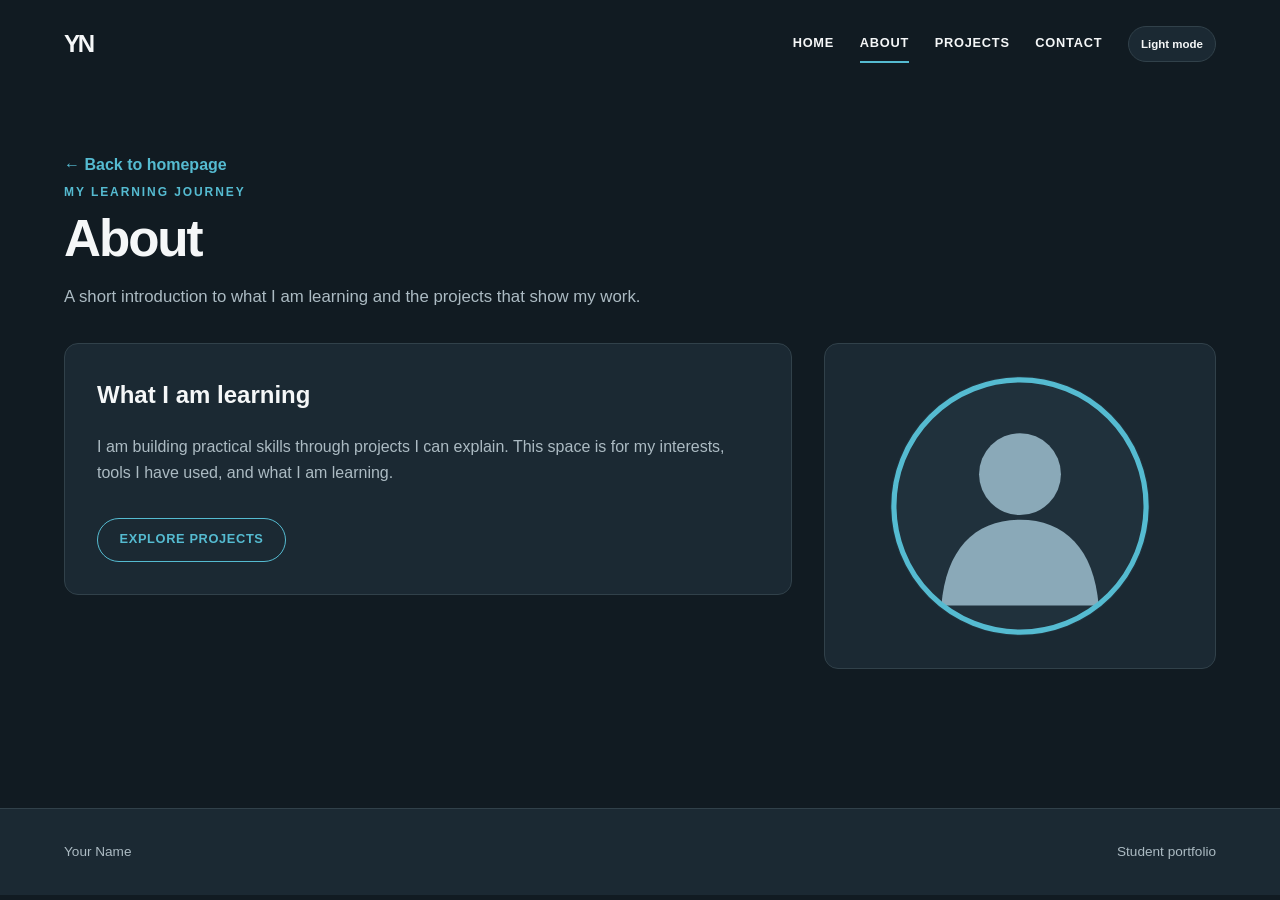
==== about/index.html @ bbc430b2 "Add files via upload" ====
<!doctype html>
<!-- Massively by HTML5 UP (html5up.net), used under CCA 3.0. Licence: https://html5up.net/license. -->
<html lang="en"><head><meta charset="utf-8"><meta name="viewport" content="width=device-width,initial-scale=1">
<meta name="description" content="A short introduction to what I am learning and the projects that show my work."><title>About | Student Portfolio</title>
<link rel="icon" href="../assets/favicon.svg" type="image/svg+xml"><link rel="stylesheet" href="../assets/css/student-home.css">
<script src="../assets/js/student-theme.js?v=1.3.1"></script></head>
<body data-root="../" data-info-page="about"><a class="skip-link" href="#main">Skip to content</a>
<header class="site-header"><div class="page-width header-inner"><a class="brand" href="../" aria-label="Go to homepage" data-brand>YN</a>
<nav aria-label="Main navigation"><a href="../">Home</a><a href="../about/" aria-current="page">About</a><a href="../projects/">Projects</a><a href="../samples/" data-nav-samples hidden>Samples</a><a href="../insights/" data-nav-insights hidden>Insights</a><a href="../contact/">Contact</a><button class="theme-toggle" type="button" data-theme-toggle aria-label="Switch to light theme" aria-pressed="false">Light mode</button></nav></div></header>
<main class="library-page page-width" id="main"><a class="back-link" href="../">← Back to homepage</a><header class="library-header">
<span class="eyebrow">My learning journey</span><h1>About</h1><p>A short introduction to what I am learning and the projects that show my work.</p></header><div class="detail-layout info-layout"><article class="detail-panel"><h2 data-about-heading>What I'm learning</h2><p data-about-summary>I'm building practical skills through projects I can explain.</p><a class="button button-outline" href="../projects/">Explore projects</a></article><aside class="detail-panel info-portrait" data-info-portrait-wrap><img src="../images/profile-placeholder.svg" alt="Optional profile image placeholder" data-info-portrait></aside></div></main>
<footer class="site-footer"><div class="page-width"><span data-footer-name>Your Name</span><span>Student portfolio</span></div></footer>
<script src="../assets/js/student-shell.js" defer></script><script src="../assets/js/student-info.js" defer></script>
</body></html>
---- assets/css/student-home.css ----
:root{color-scheme:dark;--bg:#111b22;--surface:#1b2933;--line:#31414a;--text:#f5f7f8;--muted:#acbbc3;--accent:#55bbd1;--width:1152px}
*{box-sizing:border-box}html{scroll-behavior:smooth}body{margin:0;background:var(--bg);color:var(--text);font-family:Arial,"Segoe UI",sans-serif;line-height:1.6}a{color:inherit}a:focus-visible{outline:3px solid var(--accent);outline-offset:4px}img{max-width:100%}.page-width{width:min(calc(100% - 3rem),var(--width));margin:auto}.skip-link{position:absolute;left:1rem;top:-5rem;background:#fff;color:#111;padding:.5rem 1rem;z-index:10}.skip-link:focus{top:1rem}.header-inner{min-height:88px;display:flex;align-items:center;justify-content:space-between;gap:2rem}.brand{text-decoration:none;font-size:1.5rem;font-weight:800;letter-spacing:-.09em}.site-header nav{display:flex;gap:clamp(.75rem,2vw,2rem);flex-wrap:wrap}.site-header nav a{text-decoration:none;font-size:.8rem;font-weight:700;text-transform:uppercase;letter-spacing:.06em;padding:.5rem 0;border-bottom:2px solid transparent}.site-header nav a:hover,.site-header nav a[aria-current]{border-color:var(--accent)}.hero{min-height:620px;display:grid;grid-template-columns:1.2fr .8fr;align-items:center;gap:4rem;padding-top:4rem;padding-bottom:5rem}.eyebrow{display:inline-block;color:var(--accent);font-size:.75rem;font-weight:700;letter-spacing:.16em;text-transform:uppercase}.hero h1{font-size:clamp(3rem,5vw,5rem);letter-spacing:-.055em;line-height:1.05;margin:1rem 0 .25rem}.hero-title{font-size:1.2rem;font-weight:700;margin:0}.hero-summary{max-width:36rem;color:var(--muted);font-size:1.05rem;margin:1.5rem 0 2rem}.hero-actions,.contact-links{display:flex;flex-wrap:wrap;gap:.75rem}.button,.contact-links a{display:inline-flex;align-items:center;justify-content:center;min-height:44px;padding:.55rem 1.35rem;border-radius:99px;border:1px solid var(--accent);font-size:.8rem;font-weight:700;text-decoration:none;text-transform:uppercase;letter-spacing:.05em}.button-primary{background:#f5f7f8;border-color:#f5f7f8;color:#17232a}.button-outline,.contact-links a{color:var(--accent)}.button:hover,.contact-links a:hover{transform:translateY(-2px)}.hero-visual{justify-self:center;width:min(100%,320px);aspect-ratio:1;border-radius:50%;overflow:hidden;background:var(--surface);border:1px solid var(--line)}.hero-visual img{width:100%;height:100%;object-fit:cover}.section{padding-top:5rem;padding-bottom:5rem;border-top:1px solid var(--line)}.section-heading{max-width:44rem;margin-bottom:2rem}.section-heading h2{font-size:clamp(2rem,3vw,3rem);line-height:1.2;margin:.4rem 0}.section-heading p,.about-section>p,.contact-links span{color:var(--muted)}.project-grid{display:grid;grid-template-columns:repeat(3,minmax(0,1fr));gap:1.25rem}.project-card{background:var(--surface);border:1px solid var(--line);border-radius:14px;overflow:hidden}.project-card img{width:100%;height:190px;object-fit:cover;display:block}.project-card-body{padding:1.25rem}.project-card .eyebrow{font-size:.68rem}.project-card h3{line-height:1.3;margin:.4rem 0}.project-card p{color:var(--muted);font-size:.95rem}.project-card a{color:var(--accent);font-weight:700}.empty-state{padding:1.5rem;background:var(--surface);border:1px dashed var(--line);border-radius:14px;color:var(--muted)}.about-section>p{max-width:44rem;font-size:1.1rem}.contact-links span{align-self:center}.site-footer{border-top:1px solid var(--line);background:var(--surface);padding:2rem 0;color:var(--muted);font-size:.85rem}.site-footer .page-width{display:flex;justify-content:space-between;gap:1rem}[hidden]{display:none!important}@media(max-width:800px){.hero{grid-template-columns:1fr;min-height:0;gap:2.5rem;padding-top:4rem;padding-bottom:4rem}.hero-visual{grid-row:1;width:min(55vw,230px)}.project-grid{grid-template-columns:repeat(2,minmax(0,1fr))}}@media(max-width:560px){.page-width{width:min(calc(100% - 2rem),var(--width))}.header-inner{align-items:flex-start;flex-direction:column;gap:.25rem;padding:1rem 0}.site-header nav{gap:.8rem}.site-header nav a{font-size:.7rem}.hero{padding-top:2.5rem}.hero h1{font-size:2.8rem}.hero-visual{width:min(56vw,190px)}.section{padding-top:3.5rem;padding-bottom:3.5rem}.project-grid{grid-template-columns:1fr}.site-footer .page-width{flex-direction:column}}@media(prefers-reduced-motion:reduce){html{scroll-behavior:auto}.button:hover,.contact-links a:hover{transform:none}}

/* Shared light theme, navigation control, and collection pages. */
:root[data-theme="light"]{color-scheme:light;--bg:#f6f9fb;--surface:#ffffff;--line:#d2dde3;--text:#172a35;--muted:#4c626e;--accent:#0a718b}
:root[data-theme="light"] .button-primary{background:#172a35;border-color:#172a35;color:#ffffff}
.theme-toggle{align-self:center;min-height:36px;padding:.35rem .75rem;border:1px solid var(--line);border-radius:99px;background:var(--surface);color:var(--text);font:700 .72rem Arial,"Segoe UI",sans-serif;cursor:pointer;white-space:nowrap}
.theme-toggle:hover{border-color:var(--accent);color:var(--accent)}.theme-toggle:focus-visible{outline:3px solid var(--accent);outline-offset:3px}
.all-link{margin-top:1.75rem}.all-link a,.back-link{color:var(--accent);font-weight:700;text-decoration:none}.all-link a:hover,.back-link:hover{text-decoration:underline}
.library-page{min-height:calc(100vh - 180px);padding-top:4rem;padding-bottom:6rem}.library-header{max-width:46rem;margin-bottom:2rem}.library-header h1{font-size:clamp(2.5rem,4vw,4rem);letter-spacing:-.04em;line-height:1.1;margin:.5rem 0}.library-header p{color:var(--muted);font-size:1.05rem}.filter-bar{display:flex;flex-wrap:wrap;gap:1rem;align-items:end;margin:2rem 0 1rem}.filter-bar label{display:flex;flex-direction:column;gap:.35rem;color:var(--text);font-size:.8rem;font-weight:700;min-width:180px;flex:1}.filter-bar input,.filter-bar select{width:100%;min-height:44px;padding:.6rem .75rem;border:1px solid var(--line);border-radius:8px;background:var(--surface);color:var(--text);font:inherit}.filter-bar input:focus,.filter-bar select:focus{outline:2px solid var(--accent);outline-offset:2px}.results-label{color:var(--muted);font-size:.9rem}.pagination{display:flex;justify-content:center;gap:.5rem;margin-top:2rem}.pagination button{min-width:44px;min-height:44px;padding:.5rem .8rem;border:1px solid var(--line);border-radius:8px;background:var(--surface);color:var(--text);cursor:pointer}.pagination button[aria-current]{border-color:var(--accent);color:var(--accent);font-weight:700}.pagination button:disabled{opacity:.5;cursor:default}
.sample-cover{height:190px;background:color-mix(in srgb,var(--accent) 13%,var(--surface));display:flex;align-items:center;justify-content:center;flex-direction:column;gap:.35rem;padding:1.5rem;text-align:center}.sample-cover img{width:100%;height:100%;object-fit:cover}.sample-cover strong{font-size:1.2rem;line-height:1.25}.sample-cover span{color:var(--accent);font-size:.75rem;text-transform:uppercase;font-weight:700;letter-spacing:.08em}
.detail-layout{display:grid;grid-template-columns:minmax(0,1.3fr) minmax(260px,.7fr);gap:2rem}.detail-panel{background:var(--surface);border:1px solid var(--line);border-radius:14px;padding:2rem}.detail-panel h2{margin-top:0}.detail-panel p,.detail-panel li,.detail-facts dd{color:var(--muted)}.detail-facts{margin:1.5rem 0}.detail-facts div{border-top:1px solid var(--line);padding:.6rem 0}.detail-facts dt{font-size:.75rem;text-transform:uppercase;font-weight:700;color:var(--accent)}.detail-facts dd{margin:.2rem 0 0}.detail-panel .button{margin-top:1rem}
@media(max-width:800px){.detail-layout{grid-template-columns:1fr}}@media(max-width:560px){.theme-toggle{font-size:.68rem}.filter-bar{flex-direction:column;align-items:stretch}.filter-bar label{width:100%}.library-page{padding-top:2.5rem;padding-bottom:4rem}.detail-panel{padding:1.25rem}}


.info-layout{align-items:start}.info-portrait{text-align:center}.info-portrait img{display:block;width:min(100%,260px);aspect-ratio:1;object-fit:cover;border-radius:50%;margin:auto}.contact-panel{max-width:700px}.contact-panel>p{color:var(--muted);margin-top:0}
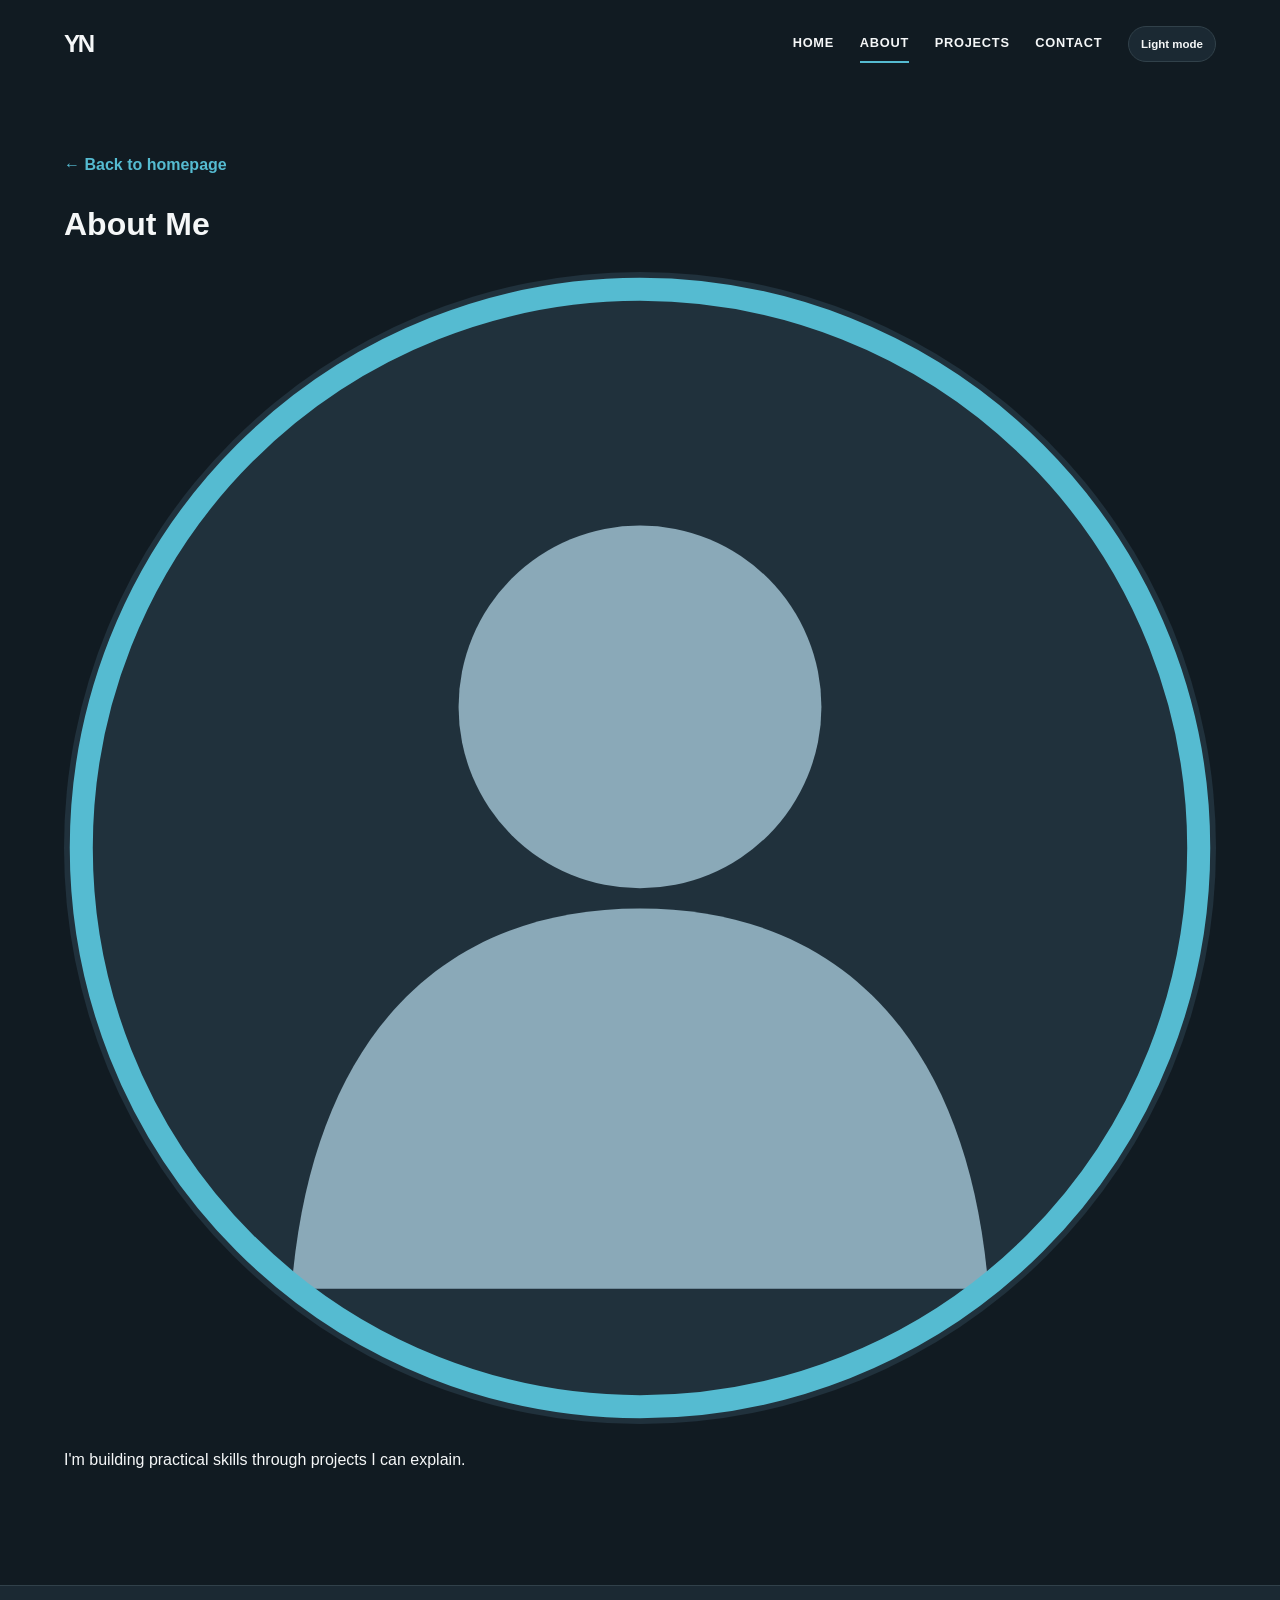
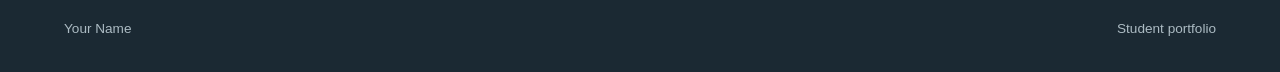
==== commit 23b3c0a6: "Update index.html" ====
--- a/about/index.html
+++ b/about/index.html
@@ -1,14 +1,69 @@
-<!doctype html>
-<!-- Massively by HTML5 UP (html5up.net), used under CCA 3.0. Licence: https://html5up.net/license. -->
-<html lang="en"><head><meta charset="utf-8"><meta name="viewport" content="width=device-width,initial-scale=1">
-<meta name="description" content="A short introduction to what I am learning and the projects that show my work."><title>About | Student Portfolio</title>
-<link rel="icon" href="../assets/favicon.svg" type="image/svg+xml"><link rel="stylesheet" href="../assets/css/student-home.css">
-<script src="../assets/js/student-theme.js?v=1.3.1"></script></head>
-<body data-root="../" data-info-page="about"><a class="skip-link" href="#main">Skip to content</a>
-<header class="site-header"><div class="page-width header-inner"><a class="brand" href="../" aria-label="Go to homepage" data-brand>YN</a>
-<nav aria-label="Main navigation"><a href="../">Home</a><a href="../about/" aria-current="page">About</a><a href="../projects/">Projects</a><a href="../samples/" data-nav-samples hidden>Samples</a><a href="../insights/" data-nav-insights hidden>Insights</a><a href="../contact/">Contact</a><button class="theme-toggle" type="button" data-theme-toggle aria-label="Switch to light theme" aria-pressed="false">Light mode</button></nav></div></header>
-<main class="library-page page-width" id="main"><a class="back-link" href="../">← Back to homepage</a><header class="library-header">
-<span class="eyebrow">My learning journey</span><h1>About</h1><p>A short introduction to what I am learning and the projects that show my work.</p></header><div class="detail-layout info-layout"><article class="detail-panel"><h2 data-about-heading>What I'm learning</h2><p data-about-summary>I'm building practical skills through projects I can explain.</p><a class="button button-outline" href="../projects/">Explore projects</a></article><aside class="detail-panel info-portrait" data-info-portrait-wrap><img src="../images/profile-placeholder.svg" alt="Optional profile image placeholder" data-info-portrait></aside></div></main>
-<footer class="site-footer"><div class="page-width"><span data-footer-name>Your Name</span><span>Student portfolio</span></div></footer>
-<script src="../assets/js/student-shell.js" defer></script><script src="../assets/js/student-info.js" defer></script>
-</body></html>
+<!doctype html>
+<!-- Massively by HTML5 UP (html5up.net), used under CCA 3.0. Licence: https://html5up.net/license. -->
+<html lang="en">
+<head>
+<meta charset="utf-8">
+<meta name="viewport" content="width=device-width,initial-scale=1">
+<meta name="description" content="About the student and the work they are learning to do.">
+<title>About | Student Portfolio</title>
+<link rel="icon" href="../assets/favicon.svg" type="image/svg+xml">
+<link rel="stylesheet" href="../assets/css/student-home.css">
+<script src="../assets/js/student-theme.js?v=1.3.1"></script>
+</head>
+<body data-root="../" data-info-page="about">
+<a class="skip-link" href="#main">Skip to content</a>
+
+<header class="site-header">
+<div class="page-width header-inner">
+<a class="brand" href="../" aria-label="Go to homepage" data-brand>YN</a>
+<nav aria-label="Main navigation">
+<a href="../">Home</a>
+<a href="../about/" aria-current="page">About</a>
+<a href="../projects/">Projects</a>
+<a href="../samples/" data-nav-samples hidden>Samples</a>
+<a href="../insights/" data-nav-insights hidden>Insights</a>
+<a href="../contact/">Contact</a>
+<button class="theme-toggle" type="button" data-theme-toggle aria-label="Switch to light theme" aria-pressed="false">Light mode</button>
+</nav>
+</div>
+</header>
+
+<main class="library-page page-width student-about" id="main">
+<a class="back-link" href="../">← Back to homepage</a>
+<header class="student-about-header">
+<h1 data-about-page-title>About Me</h1>
+</header>
+
+<section class="student-about-intro" aria-label="Introduction">
+<img class="student-about-portrait" src="../images/profile-placeholder.svg" alt="Optional profile image placeholder" data-info-portrait>
+<div class="student-about-bio" data-about-bio>
+<p>I'm building practical skills through projects I can explain.</p>
+</div>
+</section>
+
+<div class="student-about-grid" data-about-grid>
+<section class="student-about-section" aria-labelledby="skills-heading" data-about-skills-section hidden>
+<h2 id="skills-heading" data-about-skills-heading>Skills &amp; tools</h2>
+<p class="student-about-lead" data-about-skills-intro></p>
+<div class="student-skill-grid" data-about-skill-groups></div>
+</section>
+
+<section class="student-about-section" aria-labelledby="journey-heading" data-about-journey-section hidden>
+<h2 id="journey-heading" data-about-journey-heading>My journey</h2>
+<p class="student-about-lead" data-about-journey-intro></p>
+<ol class="student-about-timeline" data-about-journey-items></ol>
+</section>
+</div>
+</main>
+
+<footer class="site-footer">
+<div class="page-width">
+<span data-footer-name>Your Name</span>
+<span>Student portfolio</span>
+</div>
+</footer>
+
+<script src="../assets/js/student-shell.js" defer></script>
+<script src="../assets/js/student-info.js?v=about-2" defer></script>
+</body>
+</html>
--- a/assets/css/student-home.css
+++ b/assets/css/student-home.css
@@ -1,17 +1,21 @@
-:root{color-scheme:dark;--bg:#111b22;--surface:#1b2933;--line:#31414a;--text:#f5f7f8;--muted:#acbbc3;--accent:#55bbd1;--width:1152px}
+:root{color-scheme:dark;--bg:#111b22;--surface:#1b2933;--line:#31414a;--text:#f5f7f8;--muted:#acbbc3;--accent:#55bbd1;--width:1152px}
 *{box-sizing:border-box}html{scroll-behavior:smooth}body{margin:0;background:var(--bg);color:var(--text);font-family:Arial,"Segoe UI",sans-serif;line-height:1.6}a{color:inherit}a:focus-visible{outline:3px solid var(--accent);outline-offset:4px}img{max-width:100%}.page-width{width:min(calc(100% - 3rem),var(--width));margin:auto}.skip-link{position:absolute;left:1rem;top:-5rem;background:#fff;color:#111;padding:.5rem 1rem;z-index:10}.skip-link:focus{top:1rem}.header-inner{min-height:88px;display:flex;align-items:center;justify-content:space-between;gap:2rem}.brand{text-decoration:none;font-size:1.5rem;font-weight:800;letter-spacing:-.09em}.site-header nav{display:flex;gap:clamp(.75rem,2vw,2rem);flex-wrap:wrap}.site-header nav a{text-decoration:none;font-size:.8rem;font-weight:700;text-transform:uppercase;letter-spacing:.06em;padding:.5rem 0;border-bottom:2px solid transparent}.site-header nav a:hover,.site-header nav a[aria-current]{border-color:var(--accent)}.hero{min-height:620px;display:grid;grid-template-columns:1.2fr .8fr;align-items:center;gap:4rem;padding-top:4rem;padding-bottom:5rem}.eyebrow{display:inline-block;color:var(--accent);font-size:.75rem;font-weight:700;letter-spacing:.16em;text-transform:uppercase}.hero h1{font-size:clamp(3rem,5vw,5rem);letter-spacing:-.055em;line-height:1.05;margin:1rem 0 .25rem}.hero-title{font-size:1.2rem;font-weight:700;margin:0}.hero-summary{max-width:36rem;color:var(--muted);font-size:1.05rem;margin:1.5rem 0 2rem}.hero-actions,.contact-links{display:flex;flex-wrap:wrap;gap:.75rem}.button,.contact-links a{display:inline-flex;align-items:center;justify-content:center;min-height:44px;padding:.55rem 1.35rem;border-radius:99px;border:1px solid var(--accent);font-size:.8rem;font-weight:700;text-decoration:none;text-transform:uppercase;letter-spacing:.05em}.button-primary{background:#f5f7f8;border-color:#f5f7f8;color:#17232a}.button-outline,.contact-links a{color:var(--accent)}.button:hover,.contact-links a:hover{transform:translateY(-2px)}.hero-visual{justify-self:center;width:min(100%,320px);aspect-ratio:1;border-radius:50%;overflow:hidden;background:var(--surface);border:1px solid var(--line)}.hero-visual img{width:100%;height:100%;object-fit:cover}.section{padding-top:5rem;padding-bottom:5rem;border-top:1px solid var(--line)}.section-heading{max-width:44rem;margin-bottom:2rem}.section-heading h2{font-size:clamp(2rem,3vw,3rem);line-height:1.2;margin:.4rem 0}.section-heading p,.about-section>p,.contact-links span{color:var(--muted)}.project-grid{display:grid;grid-template-columns:repeat(3,minmax(0,1fr));gap:1.25rem}.project-card{background:var(--surface);border:1px solid var(--line);border-radius:14px;overflow:hidden}.project-card img{width:100%;height:190px;object-fit:cover;display:block}.project-card-body{padding:1.25rem}.project-card .eyebrow{font-size:.68rem}.project-card h3{line-height:1.3;margin:.4rem 0}.project-card p{color:var(--muted);font-size:.95rem}.project-card a{color:var(--accent);font-weight:700}.empty-state{padding:1.5rem;background:var(--surface);border:1px dashed var(--line);border-radius:14px;color:var(--muted)}.about-section>p{max-width:44rem;font-size:1.1rem}.contact-links span{align-self:center}.site-footer{border-top:1px solid var(--line);background:var(--surface);padding:2rem 0;color:var(--muted);font-size:.85rem}.site-footer .page-width{display:flex;justify-content:space-between;gap:1rem}[hidden]{display:none!important}@media(max-width:800px){.hero{grid-template-columns:1fr;min-height:0;gap:2.5rem;padding-top:4rem;padding-bottom:4rem}.hero-visual{grid-row:1;width:min(55vw,230px)}.project-grid{grid-template-columns:repeat(2,minmax(0,1fr))}}@media(max-width:560px){.page-width{width:min(calc(100% - 2rem),var(--width))}.header-inner{align-items:flex-start;flex-direction:column;gap:.25rem;padding:1rem 0}.site-header nav{gap:.8rem}.site-header nav a{font-size:.7rem}.hero{padding-top:2.5rem}.hero h1{font-size:2.8rem}.hero-visual{width:min(56vw,190px)}.section{padding-top:3.5rem;padding-bottom:3.5rem}.project-grid{grid-template-columns:1fr}.site-footer .page-width{flex-direction:column}}@media(prefers-reduced-motion:reduce){html{scroll-behavior:auto}.button:hover,.contact-links a:hover{transform:none}}
-
-/* Shared light theme, navigation control, and collection pages. */
-:root[data-theme="light"]{color-scheme:light;--bg:#f6f9fb;--surface:#ffffff;--line:#d2dde3;--text:#172a35;--muted:#4c626e;--accent:#0a718b}
-:root[data-theme="light"] .button-primary{background:#172a35;border-color:#172a35;color:#ffffff}
-.theme-toggle{align-self:center;min-height:36px;padding:.35rem .75rem;border:1px solid var(--line);border-radius:99px;background:var(--surface);color:var(--text);font:700 .72rem Arial,"Segoe UI",sans-serif;cursor:pointer;white-space:nowrap}
-.theme-toggle:hover{border-color:var(--accent);color:var(--accent)}.theme-toggle:focus-visible{outline:3px solid var(--accent);outline-offset:3px}
-.all-link{margin-top:1.75rem}.all-link a,.back-link{color:var(--accent);font-weight:700;text-decoration:none}.all-link a:hover,.back-link:hover{text-decoration:underline}
-.library-page{min-height:calc(100vh - 180px);padding-top:4rem;padding-bottom:6rem}.library-header{max-width:46rem;margin-bottom:2rem}.library-header h1{font-size:clamp(2.5rem,4vw,4rem);letter-spacing:-.04em;line-height:1.1;margin:.5rem 0}.library-header p{color:var(--muted);font-size:1.05rem}.filter-bar{display:flex;flex-wrap:wrap;gap:1rem;align-items:end;margin:2rem 0 1rem}.filter-bar label{display:flex;flex-direction:column;gap:.35rem;color:var(--text);font-size:.8rem;font-weight:700;min-width:180px;flex:1}.filter-bar input,.filter-bar select{width:100%;min-height:44px;padding:.6rem .75rem;border:1px solid var(--line);border-radius:8px;background:var(--surface);color:var(--text);font:inherit}.filter-bar input:focus,.filter-bar select:focus{outline:2px solid var(--accent);outline-offset:2px}.results-label{color:var(--muted);font-size:.9rem}.pagination{display:flex;justify-content:center;gap:.5rem;margin-top:2rem}.pagination button{min-width:44px;min-height:44px;padding:.5rem .8rem;border:1px solid var(--line);border-radius:8px;background:var(--surface);color:var(--text);cursor:pointer}.pagination button[aria-current]{border-color:var(--accent);color:var(--accent);font-weight:700}.pagination button:disabled{opacity:.5;cursor:default}
-.sample-cover{height:190px;background:color-mix(in srgb,var(--accent) 13%,var(--surface));display:flex;align-items:center;justify-content:center;flex-direction:column;gap:.35rem;padding:1.5rem;text-align:center}.sample-cover img{width:100%;height:100%;object-fit:cover}.sample-cover strong{font-size:1.2rem;line-height:1.25}.sample-cover span{color:var(--accent);font-size:.75rem;text-transform:uppercase;font-weight:700;letter-spacing:.08em}
-.detail-layout{display:grid;grid-template-columns:minmax(0,1.3fr) minmax(260px,.7fr);gap:2rem}.detail-panel{background:var(--surface);border:1px solid var(--line);border-radius:14px;padding:2rem}.detail-panel h2{margin-top:0}.detail-panel p,.detail-panel li,.detail-facts dd{color:var(--muted)}.detail-facts{margin:1.5rem 0}.detail-facts div{border-top:1px solid var(--line);padding:.6rem 0}.detail-facts dt{font-size:.75rem;text-transform:uppercase;font-weight:700;color:var(--accent)}.detail-facts dd{margin:.2rem 0 0}.detail-panel .button{margin-top:1rem}
-@media(max-width:800px){.detail-layout{grid-template-columns:1fr}}@media(max-width:560px){.theme-toggle{font-size:.68rem}.filter-bar{flex-direction:column;align-items:stretch}.filter-bar label{width:100%}.library-page{padding-top:2.5rem;padding-bottom:4rem}.detail-panel{padding:1.25rem}}
 
-
-.info-layout{align-items:start}.info-portrait{text-align:center}.info-portrait img{display:block;width:min(100%,260px);aspect-ratio:1;object-fit:cover;border-radius:50%;margin:auto}.contact-panel{max-width:700px}.contact-panel>p{color:var(--muted);margin-top:0}
+/* Shared light theme, navigation control, and collection pages. */
+:root[data-theme="light"]{color-scheme:light;--bg:#f6f9fb;--surface:#ffffff;--line:#d2dde3;--text:#172a35;--muted:#4c626e;--accent:#0a718b}
+:root[data-theme="light"] .button-primary{background:#172a35;border-color:#172a35;color:#ffffff}
+.theme-toggle{align-self:center;min-height:36px;padding:.35rem .75rem;border:1px solid var(--line);border-radius:99px;background:var(--surface);color:var(--text);font:700 .72rem Arial,"Segoe UI",sans-serif;cursor:pointer;white-space:nowrap}
+.theme-toggle:hover{border-color:var(--accent);color:var(--accent)}.theme-toggle:focus-visible{outline:3px solid var(--accent);outline-offset:3px}
+.all-link{margin-top:1.75rem}.all-link a,.back-link{color:var(--accent);font-weight:700;text-decoration:none}.all-link a:hover,.back-link:hover{text-decoration:underline}
+.library-page{min-height:calc(100vh - 180px);padding-top:4rem;padding-bottom:6rem}.library-header{max-width:46rem;margin-bottom:2rem}.library-header h1{font-size:clamp(2.5rem,4vw,4rem);letter-spacing:-.04em;line-height:1.1;margin:.5rem 0}.library-header p{color:var(--muted);font-size:1.05rem}.filter-bar{display:flex;flex-wrap:wrap;gap:1rem;align-items:end;margin:2rem 0 1rem}.filter-bar label{display:flex;flex-direction:column;gap:.35rem;color:var(--text);font-size:.8rem;font-weight:700;min-width:180px;flex:1}.filter-bar input,.filter-bar select{width:100%;min-height:44px;padding:.6rem .75rem;border:1px solid var(--line);border-radius:8px;background:var(--surface);color:var(--text);font:inherit}.filter-bar input:focus,.filter-bar select:focus{outline:2px solid var(--accent);outline-offset:2px}.results-label{color:var(--muted);font-size:.9rem}.pagination{display:flex;justify-content:center;gap:.5rem;margin-top:2rem}.pagination button{min-width:44px;min-height:44px;padding:.5rem .8rem;border:1px solid var(--line);border-radius:8px;background:var(--surface);color:var(--text);cursor:pointer}.pagination button[aria-current]{border-color:var(--accent);color:var(--accent);font-weight:700}.pagination button:disabled{opacity:.5;cursor:default}
+.sample-cover{height:190px;background:color-mix(in srgb,var(--accent) 13%,var(--surface));display:flex;align-items:center;justify-content:center;flex-direction:column;gap:.35rem;padding:1.5rem;text-align:center}.sample-cover img{width:100%;height:100%;object-fit:cover}.sample-cover strong{font-size:1.2rem;line-height:1.25}.sample-cover span{color:var(--accent);font-size:.75rem;text-transform:uppercase;font-weight:700;letter-spacing:.08em}
+.detail-layout{display:grid;grid-template-columns:minmax(0,1.3fr) minmax(260px,.7fr);gap:2rem}.detail-panel{background:var(--surface);border:1px solid var(--line);border-radius:14px;padding:2rem}.detail-panel h2{margin-top:0}.detail-panel p,.detail-panel li,.detail-facts dd{color:var(--muted)}.detail-facts{margin:1.5rem 0}.detail-facts div{border-top:1px solid var(--line);padding:.6rem 0}.detail-facts dt{font-size:.75rem;text-transform:uppercase;font-weight:700;color:var(--accent)}.detail-facts dd{margin:.2rem 0 0}.detail-panel .button{margin-top:1rem}
+@media(max-width:800px){.detail-layout{grid-template-columns:1fr}}@media(max-width:560px){.theme-toggle{font-size:.68rem}.filter-bar{flex-direction:column;align-items:stretch}.filter-bar label{width:100%}.library-page{padding-top:2.5rem;padding-bottom:4rem}.detail-panel{padding:1.25rem}}
 
+
+.info-layout{align-items:start}.info-portrait{text-align:center}.info-portrait img{display:block;width:min(100%,260px);aspect-ratio:1;object-fit:cover;border-radius:50%;margin:auto}.contact-panel{max-width:700px}.contact-panel>p{color:var(--muted);margin-top:0}
+
+.hero-social{display:flex;gap:.65rem;margin-top:1rem}
+.hero-social a{width:34px;height:34px;display:inline-flex;align-items:center;justify-content:center;border:1px solid var(--line);border-radius:50%;color:var(--text);text-decoration:none;font-size:.7rem;font-weight:800}
+.hero-social a:hover,.hero-social a:focus-visible{color:var(--accent);border-color:var(--accent)}
+.hero-social svg{width:16px;height:16px}
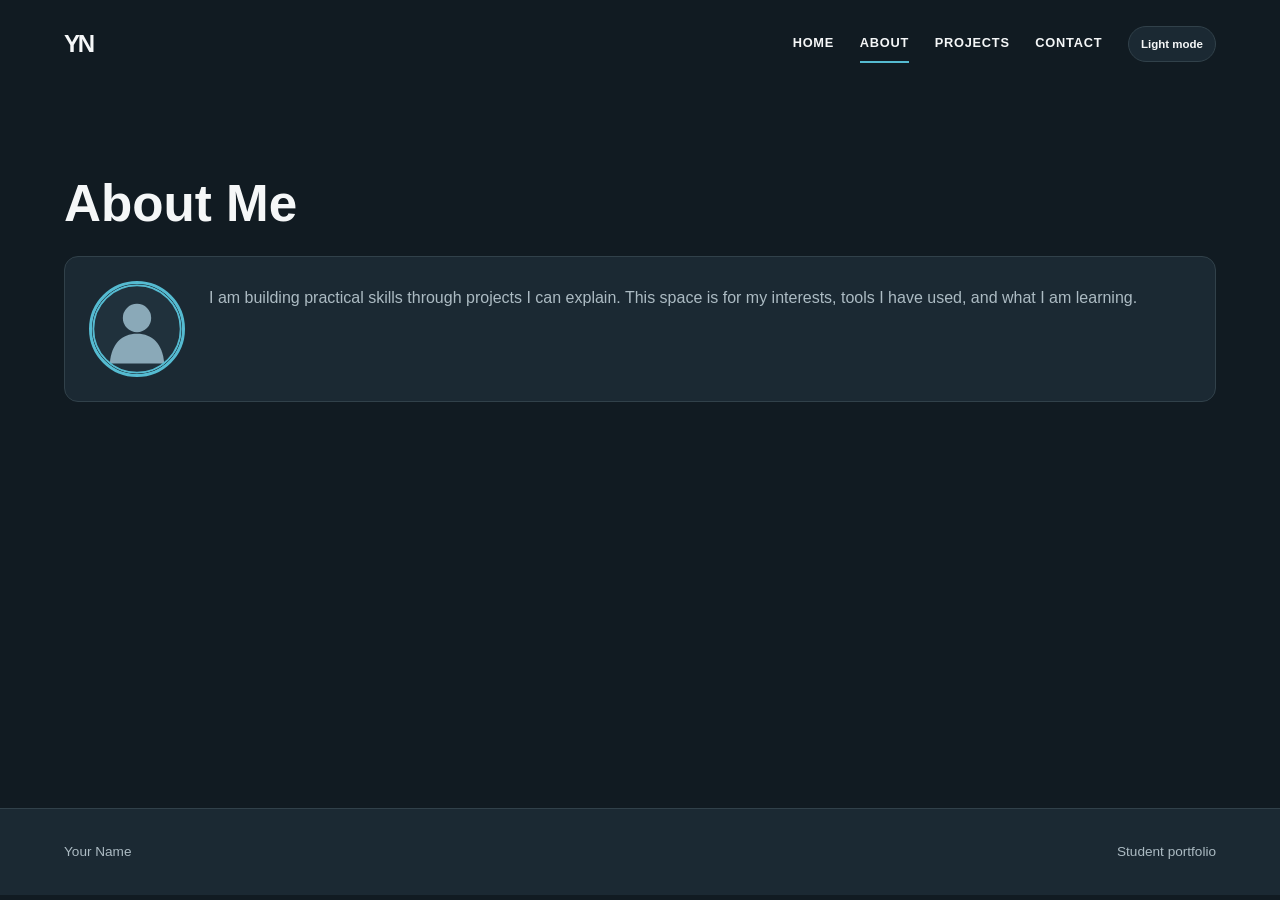
==== commit 24ddb69d: "Update index.html" ====
--- a/about/index.html
+++ b/about/index.html
@@ -7,7 +7,7 @@
 <meta name="description" content="About the student and the work they are learning to do.">
 <title>About | Student Portfolio</title>
 <link rel="icon" href="../assets/favicon.svg" type="image/svg+xml">
-<link rel="stylesheet" href="../assets/css/student-home.css">
+<link rel="stylesheet" href="../assets/css/student-home.css?v=about-2">
 <script src="../assets/js/student-theme.js?v=1.3.1"></script>
 </head>
 <body data-root="../" data-info-page="about">
@@ -29,7 +29,6 @@
 </header>
 
 <main class="library-page page-width student-about" id="main">
-<a class="back-link" href="../">← Back to homepage</a>
 <header class="student-about-header">
 <h1 data-about-page-title>About Me</h1>
 </header>
--- a/assets/css/student-home.css
+++ b/assets/css/student-home.css
@@ -19,3 +19,29 @@
 .hero-social a{width:34px;height:34px;display:inline-flex;align-items:center;justify-content:center;border:1px solid var(--line);border-radius:50%;color:var(--text);text-decoration:none;font-size:.7rem;font-weight:800}
 .hero-social a:hover,.hero-social a:focus-visible{color:var(--accent);border-color:var(--accent)}
 .hero-social svg{width:16px;height:16px}
+
+.student-about-header h1{font-size:clamp(2.5rem,4vw,4rem);line-height:1.1;margin:1.5rem 0 1.5rem}
+.student-about-intro{display:flex;align-items:flex-start;gap:1.5rem;padding:1.5rem;background:var(--surface);border:1px solid var(--line);border-radius:14px}
+.student-about-portrait{width:96px;height:96px;flex:none;object-fit:cover;border:3px solid var(--accent);border-radius:50%}
+.student-about-bio{color:var(--muted)}
+.student-about-bio p{margin:.25rem 0 1rem}
+.student-about-bio p:last-child{margin-bottom:0}
+.student-about-grid{display:grid;grid-template-columns:1fr 1fr;gap:2rem;margin-top:3rem}
+.student-about-grid.single{grid-template-columns:1fr}
+.student-about-section h2{font-size:1.5rem;line-height:1.2;margin:0 0 .35rem}
+.student-about-lead{color:var(--muted);margin:0 0 1.25rem}
+.student-about-lead:empty{display:none}
+.student-skill-grid{display:grid;grid-template-columns:repeat(2,minmax(0,1fr));gap:.85rem}
+.student-skill-card{padding:1rem;background:var(--surface);border:1px solid var(--line);border-radius:12px}
+.student-skill-card h3{font-size:.85rem;margin:0 0 .65rem}
+.student-skill-card ul{margin:0;padding-left:1.15rem;color:var(--muted);font-size:.85rem}
+.student-skill-card li{padding:.25rem 0}
+.student-about-timeline{list-style:none;margin:0 0 0 .45rem;padding:0;border-left:2px solid var(--accent)}
+.student-about-timeline>li{position:relative;padding:0 0 1.5rem 1.2rem}
+.student-about-timeline>li::before{content:"";position:absolute;left:-.45rem;top:.25rem;width:.7rem;height:.7rem;background:var(--bg);border:2px solid var(--accent);border-radius:50%}
+.student-journey-period{display:block;color:var(--accent);font-size:.72rem;font-weight:700;text-transform:uppercase;letter-spacing:.06em}
+.student-about-timeline h3{font-size:.95rem;margin:.3rem 0}
+.student-journey-place{color:var(--muted);font-size:.82rem;margin:.2rem 0}
+.student-about-timeline ul{color:var(--muted);font-size:.82rem;padding-left:1rem}
+@media(max-width:800px){.student-about-grid{grid-template-columns:1fr}.student-skill-grid{grid-template-columns:repeat(2,minmax(0,1fr))}}
+@media(max-width:560px){.student-about-intro{flex-direction:column}.student-about-portrait{width:80px;height:80px}.student-skill-grid{grid-template-columns:1fr}}
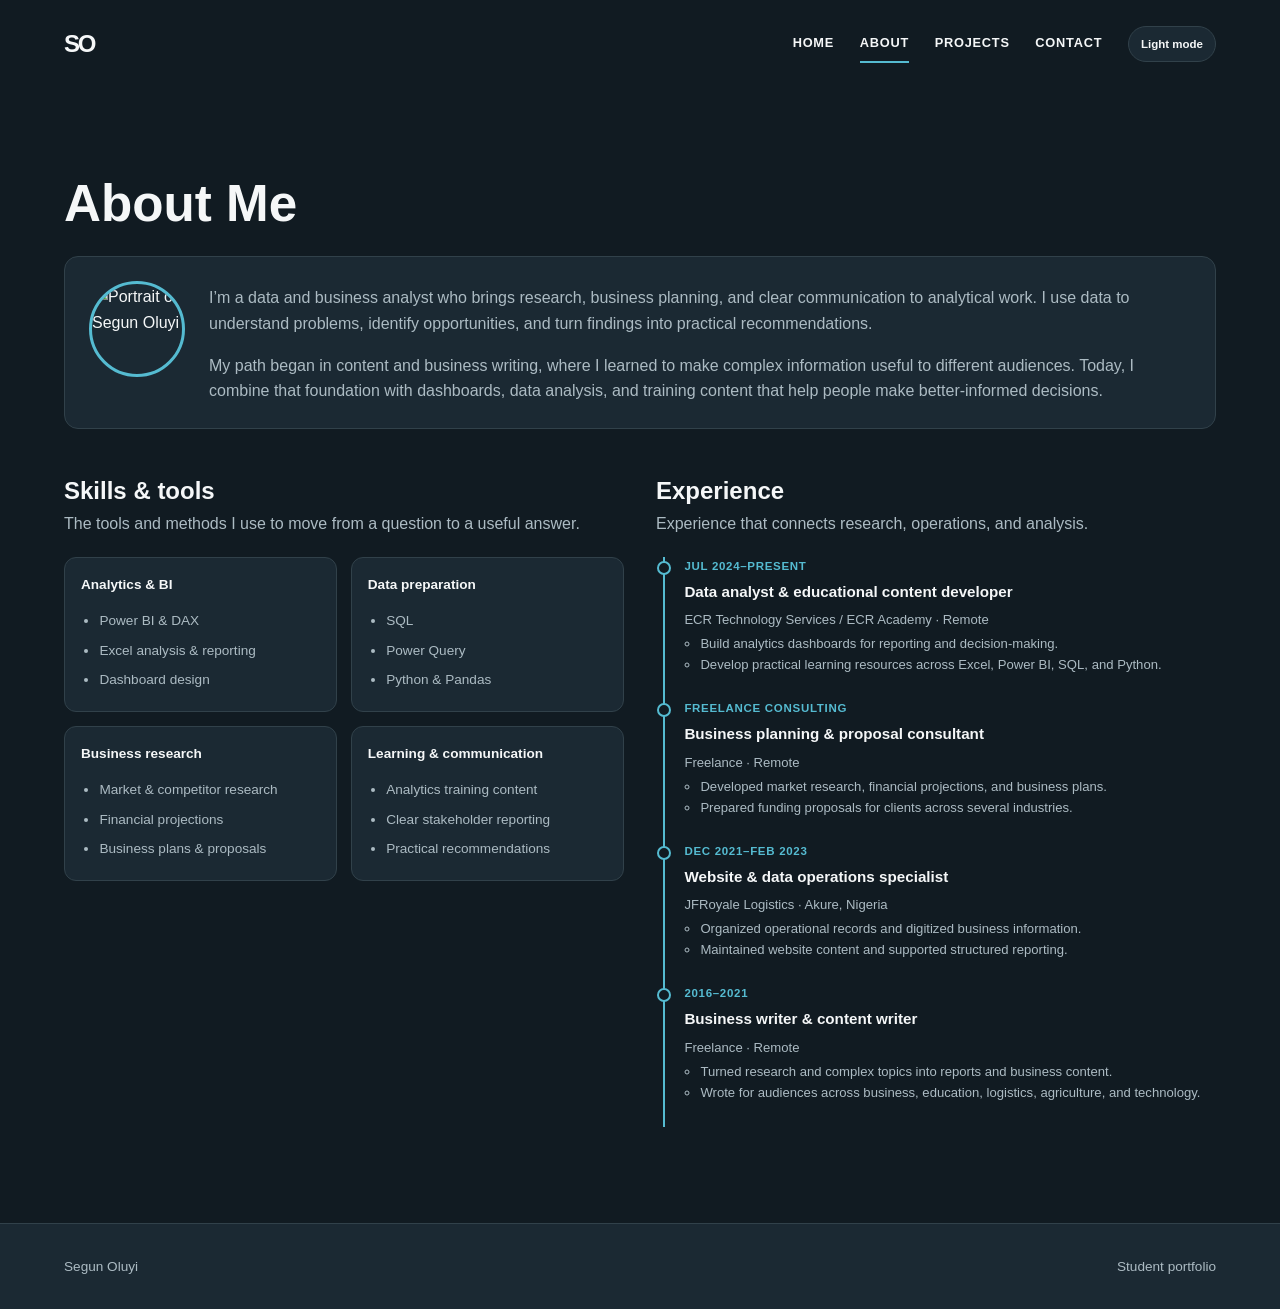
==== commit 9d54c8a9: "Update index.html" ====
--- a/about/index.html
+++ b/about/index.html
@@ -7,7 +7,7 @@
 <meta name="description" content="About the student and the work they are learning to do.">
 <title>About | Student Portfolio</title>
 <link rel="icon" href="../assets/favicon.svg" type="image/svg+xml">
-<link rel="stylesheet" href="../assets/css/student-home.css?v=about-2">
+<link rel="stylesheet" href="../assets/css/student-home.css?v=about-3">
 <script src="../assets/js/student-theme.js?v=1.3.1"></script>
 </head>
 <body data-root="../" data-info-page="about">
--- a/assets/css/student-home.css
+++ b/assets/css/student-home.css
@@ -38,7 +38,7 @@
 .student-skill-card li{padding:.25rem 0}
 .student-about-timeline{list-style:none;margin:0 0 0 .45rem;padding:0;border-left:2px solid var(--accent)}
 .student-about-timeline>li{position:relative;padding:0 0 1.5rem 1.2rem}
-.student-about-timeline>li::before{content:"";position:absolute;left:-.45rem;top:.25rem;width:.7rem;height:.7rem;background:var(--bg);border:2px solid var(--accent);border-radius:50%}
+.student-about-timeline>li::before {content: "";position: absolute;left: -1px;top: .25rem;width: 14px;height: 14px;box-sizing: border-box;transform: translateX(-50%);background: var(--bg);border: 2px solid var(--accent);border-radius: 50%;}
 .student-journey-period{display:block;color:var(--accent);font-size:.72rem;font-weight:700;text-transform:uppercase;letter-spacing:.06em}
 .student-about-timeline h3{font-size:.95rem;margin:.3rem 0}
 .student-journey-place{color:var(--muted);font-size:.82rem;margin:.2rem 0}
